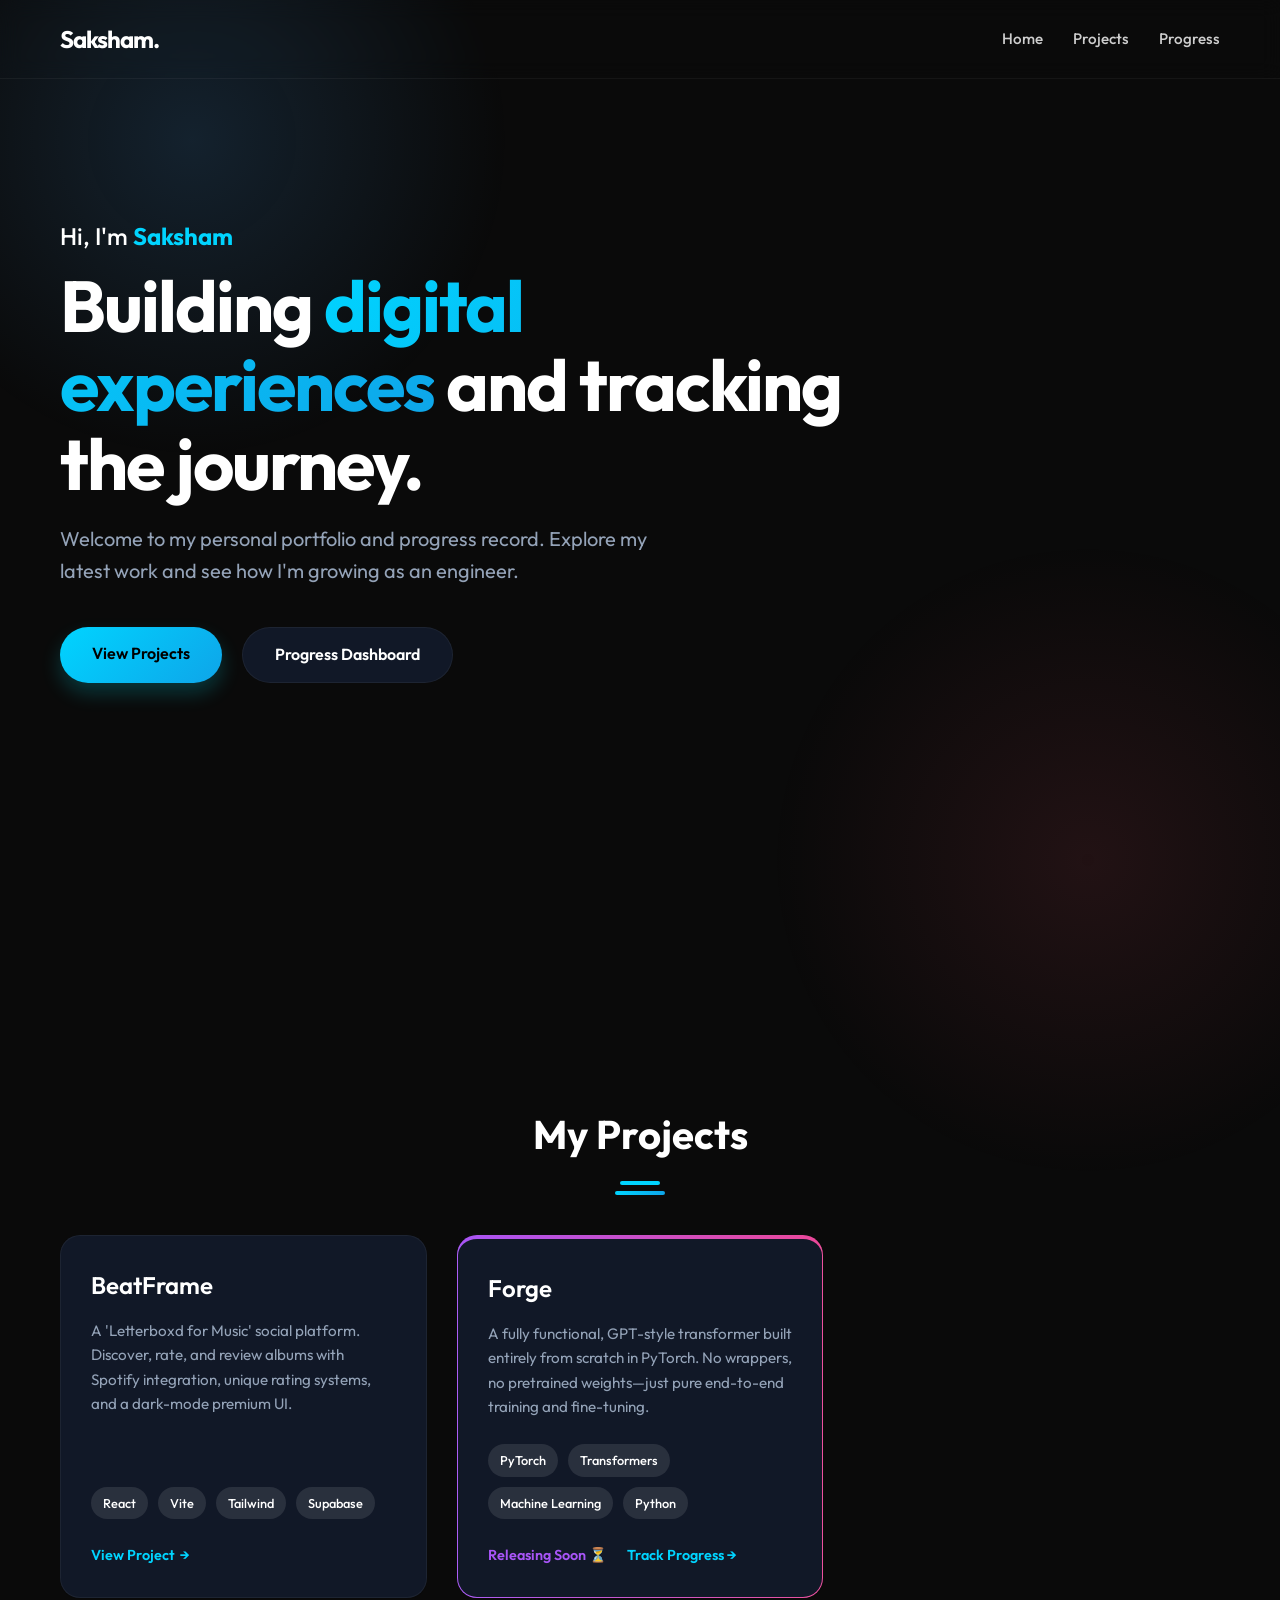
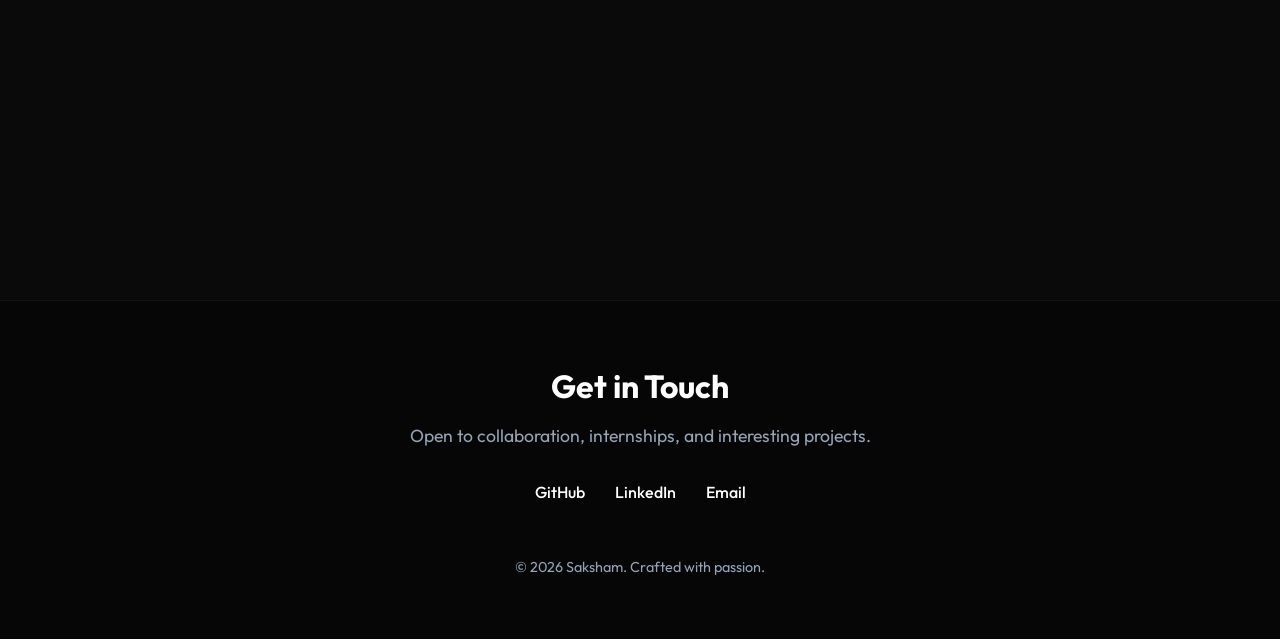
==== index.html @ a123498f "Initial commit: Portfolio with Progress Dashboard" ====
<!DOCTYPE html>
<html lang="en">
<head>
    <meta charset="UTF-8">
    <meta name="viewport" content="width=device-width, initial-scale=1.0">
    <title>My Portfolio & Progress</title>
    <meta name="description" content="Personal portfolio and progress tracking record.">
    <!-- Google Fonts: Outfit -->
    <link rel="preconnect" href="https://fonts.googleapis.com">
    <link rel="preconnect" href="https://fonts.gstatic.com" crossorigin>
    <link href="https://fonts.googleapis.com/css2?family=Outfit:wght@300;400;500;700&display=swap" rel="stylesheet">
    <link rel="stylesheet" href="styles/main.css">
</head>
<body>
    <div class="background-glow"></div>
    <div class="background-glow secondary"></div>

    <header>
        <nav>
            <div class="logo">Saksham.</div>
            <ul class="nav-links">
                <li><a href="#home">Home</a></li>
                <li><a href="#projects">Projects</a></li>
                <li><a href="progress-dashboard.html">Progress</a></li>
            </ul>
        </nav>
    </header>

    <main>
        <section id="home" class="hero">
            <div class="hero-content fade-in">
                <h2 class="greeting">Hi, I'm <span class="highlight" id="user-name">Saksham</span></h2>
                <h1 class="title">Building <span class="gradient-text">digital experiences</span> and tracking the journey.</h1>
                <p class="subtitle">Welcome to my personal portfolio and progress record. Explore my latest work and see how I'm growing as an engineer.</p>
                <div class="cta-buttons">
                    <a href="#projects" class="btn btn-primary">View Projects</a>
                    <a href="progress-dashboard.html" class="btn btn-secondary">Progress Dashboard</a>
                </div>
            </div>
        </section>

        <section id="projects" class="projects-section">
            <h2 class="section-title fade-in">My Projects <span style="display:block; width: 40px; height: 4px; background: var(--accent-1); margin: 15px auto 0; border-radius: 2px;"></span></h2>
            <div class="projects-grid" id="projects-container">
                <!-- Projects will be injected here via JavaScript -->
            </div>
        </section>


    </main>

    <footer style="margin-top: 100px; padding: 60px 20px; border-top: 1px solid var(--glass-border); background: rgba(0,0,0,0.3);">
        <div style="max-width: 1200px; margin: 0 auto; text-align: center;">
            <h2 style="font-size: 2rem; font-weight: 700; margin-bottom: 10px;">Get in Touch</h2>
            <p style="color: var(--text-secondary); margin-bottom: 30px; font-size: 1.1rem;">Open to collaboration, internships, and interesting projects.</p>
            <div style="display: flex; justify-content: center; gap: 30px; flex-wrap: wrap;">
                <a href="https://github.com/sakshamd19" target="_blank" style="color: var(--text-primary); text-decoration: none; font-weight: 500; transition: var(--transition);" onmouseover="this.style.color='var(--accent-1)'" onmouseout="this.style.color='var(--text-primary)'">GitHub</a>
                <a href="#" style="color: var(--text-primary); text-decoration: none; font-weight: 500; transition: var(--transition);" onmouseover="this.style.color='var(--accent-1)'" onmouseout="this.style.color='var(--text-primary)'">LinkedIn</a>
                <a href="#" style="color: var(--text-primary); text-decoration: none; font-weight: 500; transition: var(--transition);" onmouseover="this.style.color='var(--accent-1)'" onmouseout="this.style.color='var(--text-primary)'">Email</a>
            </div>
            <p style="color: var(--text-secondary); margin-top: 50px; font-size: 0.9rem;">&copy; <span id="current-year"></span> Saksham. Crafted with passion.</p>
        </div>
    </footer>

    <script src="scripts/app.js"></script>
</body>
</html>
---- styles/main.css ----
:root {
    --bg-color: #0a0a0a;
    --card-bg: #111827;
    --text-primary: #ffffff;
    --text-secondary: #94a3b8;
    --accent-1: #00d4ff;
    --accent-2: #0ea5e9;
    --accent-3: #a855f7;
    --accent-4: #ec4899;
    --glass-bg: #111827;
    --glass-border: rgba(255, 255, 255, 0.05);
    --font-main: 'Outfit', sans-serif;
    --transition: all 0.3s cubic-bezier(0.25, 0.8, 0.25, 1);
}

* {
    margin: 0;
    padding: 0;
    box-sizing: border-box;
    scroll-behavior: smooth;
}

body {
    background-color: var(--bg-color);
    color: var(--text-primary);
    font-family: var(--font-main);
    line-height: 1.6;
    overflow-x: hidden;
    position: relative;
}

/* Background Glow Effects */
.background-glow {
    position: fixed;
    top: -20%;
    left: -10%;
    width: 50vw;
    height: 50vw;
    background: radial-gradient(circle, rgba(79,172,254,0.15) 0%, rgba(0,0,0,0) 70%);
    border-radius: 50%;
    z-index: -1;
    pointer-events: none;
}

.background-glow.secondary {
    top: 60%;
    left: 60%;
    background: radial-gradient(circle, rgba(245,87,108,0.1) 0%, rgba(0,0,0,0) 70%);
}

/* Typography Utilities */
.gradient-text {
    background: linear-gradient(135deg, var(--accent-1), var(--accent-2));
    -webkit-background-clip: text;
    -webkit-text-fill-color: transparent;
    background-clip: text;
}

.highlight {
    color: var(--accent-1);
    font-weight: 700;
}

/* Navigation */
header {
    position: fixed;
    top: 0;
    width: 100%;
    padding: 20px 0;
    z-index: 100;
    backdrop-filter: blur(10px);
    -webkit-backdrop-filter: blur(10px);
    border-bottom: 1px solid var(--glass-border);
}

nav {
    display: flex;
    justify-content: space-between;
    align-items: center;
    max-width: 1200px;
    margin: 0 auto;
    padding: 0 20px;
}

.logo {
    font-size: 1.5rem;
    font-weight: 700;
    letter-spacing: -1px;
}

.nav-links {
    list-style: none;
    display: flex;
    gap: 30px;
}

.nav-links a {
    color: var(--text-primary);
    text-decoration: none;
    font-size: 0.95rem;
    font-weight: 500;
    transition: var(--transition);
    opacity: 0.8;
}

.nav-links a:hover {
    opacity: 1;
    color: var(--accent-1);
}

/* Main Container */
main {
    max-width: 1200px;
    margin: 0 auto;
    padding: 0 20px;
}

/* Sections */
section {
    min-height: 100vh;
    padding: 120px 0;
    display: flex;
    flex-direction: column;
    justify-content: center;
}

.section-title {
    font-size: 2.5rem;
    margin-bottom: 50px;
    text-align: center;
    font-weight: 700;
    position: relative;
    display: inline-block;
    align-self: center;
}

.section-title::after {
    content: '';
    position: absolute;
    bottom: -10px;
    left: 50%;
    transform: translateX(-50%);
    width: 50px;
    height: 4px;
    background: linear-gradient(90deg, var(--accent-1), var(--accent-2));
    border-radius: 2px;
}

/* Hero Section */
.hero {
    align-items: flex-start;
    justify-content: center;
}

.hero-content {
    max-width: 800px;
}

.greeting {
    font-size: 1.5rem;
    font-weight: 500;
    margin-bottom: 10px;
}

.title {
    font-size: 4.5rem;
    line-height: 1.1;
    font-weight: 700;
    margin-bottom: 20px;
    letter-spacing: -2px;
}

.subtitle {
    font-size: 1.25rem;
    color: var(--text-secondary);
    margin-bottom: 40px;
    max-width: 600px;
}

/* Buttons */
.cta-buttons {
    display: flex;
    gap: 20px;
}

.btn {
    padding: 14px 32px;
    border-radius: 30px;
    font-weight: 600;
    text-decoration: none;
    font-size: 1rem;
    transition: var(--transition);
    cursor: pointer;
    border: none;
}

.btn-primary {
    background: linear-gradient(135deg, var(--accent-1), var(--accent-2));
    color: #000;
    box-shadow: 0 10px 20px rgba(0, 242, 254, 0.2);
}

.btn-primary:hover {
    transform: translateY(-3px);
    box-shadow: 0 15px 25px rgba(0, 242, 254, 0.3);
}

.btn-secondary {
    background: var(--glass-bg);
    color: var(--text-primary);
    border: 1px solid var(--glass-border);
    backdrop-filter: blur(10px);
}

.btn-secondary:hover {
    background: rgba(255, 255, 255, 0.1);
    transform: translateY(-3px);
}

/* Projects Grid */
.projects-grid {
    display: grid;
    grid-template-columns: repeat(auto-fill, minmax(320px, 1fr));
    gap: 30px;
}

/* Project Card */
.project-card {
    background: var(--glass-bg);
    border: 1px solid var(--glass-border);
    border-radius: 20px;
    padding: 30px;
    transition: var(--transition);
    position: relative;
    overflow: hidden;
    backdrop-filter: blur(10px);
    display: flex;
    flex-direction: column;
    height: 100%;
}

.project-card::before {
    content: '';
    position: absolute;
    top: 0;
    left: 0;
    width: 100%;
    height: 4px;
    background: linear-gradient(90deg, var(--accent-1), var(--accent-2));
    transform: scaleX(0);
    transform-origin: left;
    transition: transform 0.4s ease;
}

.project-card:hover {
    transform: translateY(-10px);
    background: rgba(255, 255, 255, 0.05);
    border-color: rgba(255, 255, 255, 0.2);
}

.project-card:hover::before {
    transform: scaleX(1);
}

.project-icon {
    font-size: 2.5rem;
    margin-bottom: 20px;
}

.project-title {
    font-size: 1.5rem;
    margin-bottom: 15px;
    font-weight: 600;
}

.project-desc {
    color: var(--text-secondary);
    font-size: 0.95rem;
    margin-bottom: 25px;
    flex-grow: 1;
}

.project-tech {
    display: flex;
    flex-wrap: wrap;
    gap: 10px;
    margin-bottom: 25px;
}

.tech-tag {
    background: rgba(255, 255, 255, 0.1);
    padding: 6px 12px;
    border-radius: 20px;
    font-size: 0.8rem;
    font-weight: 500;
}

.project-links a {
    color: var(--accent-1);
    text-decoration: none;
    font-size: 0.9rem;
    font-weight: 600;
    display: inline-flex;
    align-items: center;
    gap: 5px;
    transition: var(--transition);
}

.project-links a:hover {
    color: var(--accent-2);
}

/* Timeline (Progress) */
.timeline {
    position: relative;
    max-width: 800px;
    margin: 0 auto;
}

.timeline::after {
    content: '';
    position: absolute;
    width: 2px;
    background: var(--glass-border);
    top: 0;
    bottom: 0;
    left: 50%;
    margin-left: -1px;
}

.timeline-item {
    padding: 10px 40px;
    position: relative;
    background-color: inherit;
    width: 50%;
}

.timeline-item.left {
    left: 0;
}

.timeline-item.right {
    left: 50%;
}

.timeline-item::after {
    content: '';
    position: absolute;
    width: 20px;
    height: 20px;
    right: -10px;
    background-color: var(--bg-color);
    border: 4px solid var(--accent-1);
    top: 20px;
    border-radius: 50%;
    z-index: 1;
    transition: var(--transition);
}

.timeline-item.right::after {
    left: -10px;
}

.timeline-item:hover::after {
    background-color: var(--accent-1);
    box-shadow: 0 0 15px var(--accent-1);
}

.timeline-content {
    padding: 30px;
    background: var(--glass-bg);
    border: 1px solid var(--glass-border);
    border-radius: 20px;
    backdrop-filter: blur(10px);
    transition: var(--transition);
}

.timeline-content:hover {
    transform: translateY(-5px);
    border-color: rgba(255, 255, 255, 0.2);
}

.timeline-date {
    display: inline-block;
    padding: 6px 14px;
    background: rgba(0, 242, 254, 0.1);
    color: var(--accent-1);
    border-radius: 20px;
    font-size: 0.85rem;
    font-weight: 600;
    margin-bottom: 15px;
}

.timeline-title {
    font-size: 1.3rem;
    margin-bottom: 10px;
    font-weight: 600;
}

.timeline-desc {
    color: var(--text-secondary);
    font-size: 0.95rem;
}

/* Animations */
.fade-in {
    opacity: 0;
    transform: translateY(30px);
    transition: opacity 0.8s ease-out, transform 0.8s ease-out;
}

.fade-in.appear {
    opacity: 1;
    transform: translateY(0);
}

/* Footer */
footer {
    text-align: center;
    padding: 40px 0;
    border-top: 1px solid var(--glass-border);
    margin-top: 50px;
}

.footer-content p {
    color: var(--text-secondary);
    font-size: 0.9rem;
}

/* Responsive */
@media screen and (max-width: 900px) {
    .title {
        font-size: 3.5rem;
    }
    
    .timeline::after {
        left: 31px;
    }
    
    .timeline-item {
        width: 100%;
        padding-left: 70px;
        padding-right: 25px;
    }
    
    .timeline-item.right {
        left: 0%;
    }
    
    .timeline-item.left::after, .timeline-item.right::after {
        left: 21px;
    }
}

@media screen and (max-width: 600px) {
    .title {
        font-size: 2.5rem;
    }
    
    .nav-links {
        display: none;
    }
    
    .cta-buttons {
        flex-direction: column;
    }
    
    .timeline-item {
        padding-left: 60px;
        padding-right: 15px;
    }
}

/* Contribution Graph */
.contribution-section {
    margin-top: 50px;
    margin-bottom: 80px;
    background: var(--glass-bg);
    border: 1px solid var(--glass-border);
    border-radius: 20px;
    padding: 40px;
    backdrop-filter: blur(10px);
    width: fit-content;
    max-width: 100%;
}

/* Sidebar Timeline Overrides */
.sidebar-timeline .timeline::after {
    left: 31px;
}
.sidebar-timeline .timeline-item {
    width: 100%;
    padding-left: 60px;
    padding-right: 0px;
}
.sidebar-timeline .timeline-item.right {
    left: 0%;
}
.sidebar-timeline .timeline-item.left::after, 
.sidebar-timeline .timeline-item.right::after {
    left: 21px;
}
.sidebar-timeline .timeline-content {
    padding: 20px;
}

.contribution-graph-wrapper {
    display: flex;
    justify-content: flex-start;
    overflow-x: auto;
    padding-bottom: 20px;
}

.contribution-graph {
    display: grid;
    grid-template-rows: repeat(7, 12px);
    grid-auto-flow: column;
    gap: 4px;
}

.contribution-cell {
    width: 12px;
    height: 12px;
    border-radius: 2px;
    background-color: rgba(255, 255, 255, 0.05); /* empty state */
    border: 1px solid rgba(255, 255, 255, 0.05);
    transition: transform 0.2s;
    cursor: pointer;
}

.contribution-cell:hover {
    transform: scale(1.5);
    border-color: var(--text-primary);
    z-index: 10;
}

/* GitHub Green Colors */
.contribution-cell.level-1 { background-color: #0e4429; border-color: #0e4429; }
.contribution-cell.level-2 { background-color: #006d32; border-color: #006d32; }
.contribution-cell.level-3 { background-color: #26a641; border-color: #26a641; }
.contribution-cell.level-4 { background-color: #39d353; border-color: #39d353; }

.contribution-footer {
    display: flex;
    justify-content: flex-end;
    align-items: center;
    margin-top: 15px;
    font-size: 0.85rem;
    color: var(--text-secondary);
}

.contribution-legend {
    display: flex;
    align-items: center;
    gap: 5px;
}

.legend-cell {
    width: 12px;
    height: 12px;
    border-radius: 2px;
    display: inline-block;
}

.legend-cell.empty { background-color: rgba(255, 255, 255, 0.05); border: 1px solid rgba(255, 255, 255, 0.05); }
.legend-cell.level-1 { background-color: #0e4429; }
.legend-cell.level-2 { background-color: #006d32; }
.legend-cell.level-3 { background-color: #26a641; }
.legend-cell.level-4 { background-color: #39d353; }

.graph-days {
    display: grid;
    grid-template-rows: repeat(7, 12px);
    gap: 4px;
    font-size: 0.7rem;
    color: var(--text-secondary);
    text-align: right;
    padding-right: 5px;
}
.graph-days span {
    line-height: 12px;
}

/* Modal CSS */
.modal {
    display: none;
    position: fixed;
    top: 0; left: 0; width: 100%; height: 100%;
    background: rgba(0, 0, 0, 0.7);
    z-index: 1000;
    justify-content: center;
    align-items: center;
    backdrop-filter: blur(5px);
}

.modal.active {
    display: flex;
}

.form-group input:focus, .form-group textarea:focus {
    outline: none;
    border-color: var(--accent-1);
}

.close-btn:hover {
    color: var(--text-primary) !important;
}


/* --- Tab Navigation UI --- */
.tabs-nav {
    display: flex;
    justify-content: center;
    gap: 15px;
    margin-bottom: 40px;
    flex-wrap: wrap;
}

.tab-btn {
    background: var(--card-bg);
    border: 1px solid var(--glass-border);
    color: var(--text-secondary);
    padding: 12px 28px;
    border-radius: 30px;
    cursor: pointer;
    font-size: 1rem;
    font-weight: 600;
    transition: var(--transition);
}

.tab-btn:hover {
    color: var(--text-primary);
    border-color: rgba(255, 255, 255, 0.2);
    transform: translateY(-2px);
}

.tab-btn.active {
    background: linear-gradient(135deg, rgba(0, 212, 255, 0.15), rgba(14, 165, 233, 0.15));
    color: var(--accent-1);
    border-color: var(--accent-1);
    box-shadow: 0 4px 15px rgba(0, 212, 255, 0.1);
}

.tab-content {
    display: none;
}

.tab-content.active {
    display: block;
}

/* Featured Project Card */
.project-card.featured {
    border-top: 4px solid transparent;
    background-image: linear-gradient(var(--card-bg), var(--card-bg)), linear-gradient(90deg, var(--accent-3), var(--accent-4));
    background-origin: border-box;
    background-clip: padding-box, border-box;
    border-top-left-radius: 20px;
    border-top-right-radius: 20px;
}

.project-card.featured::before {
    display: none; /* override default hover line for featured */
}
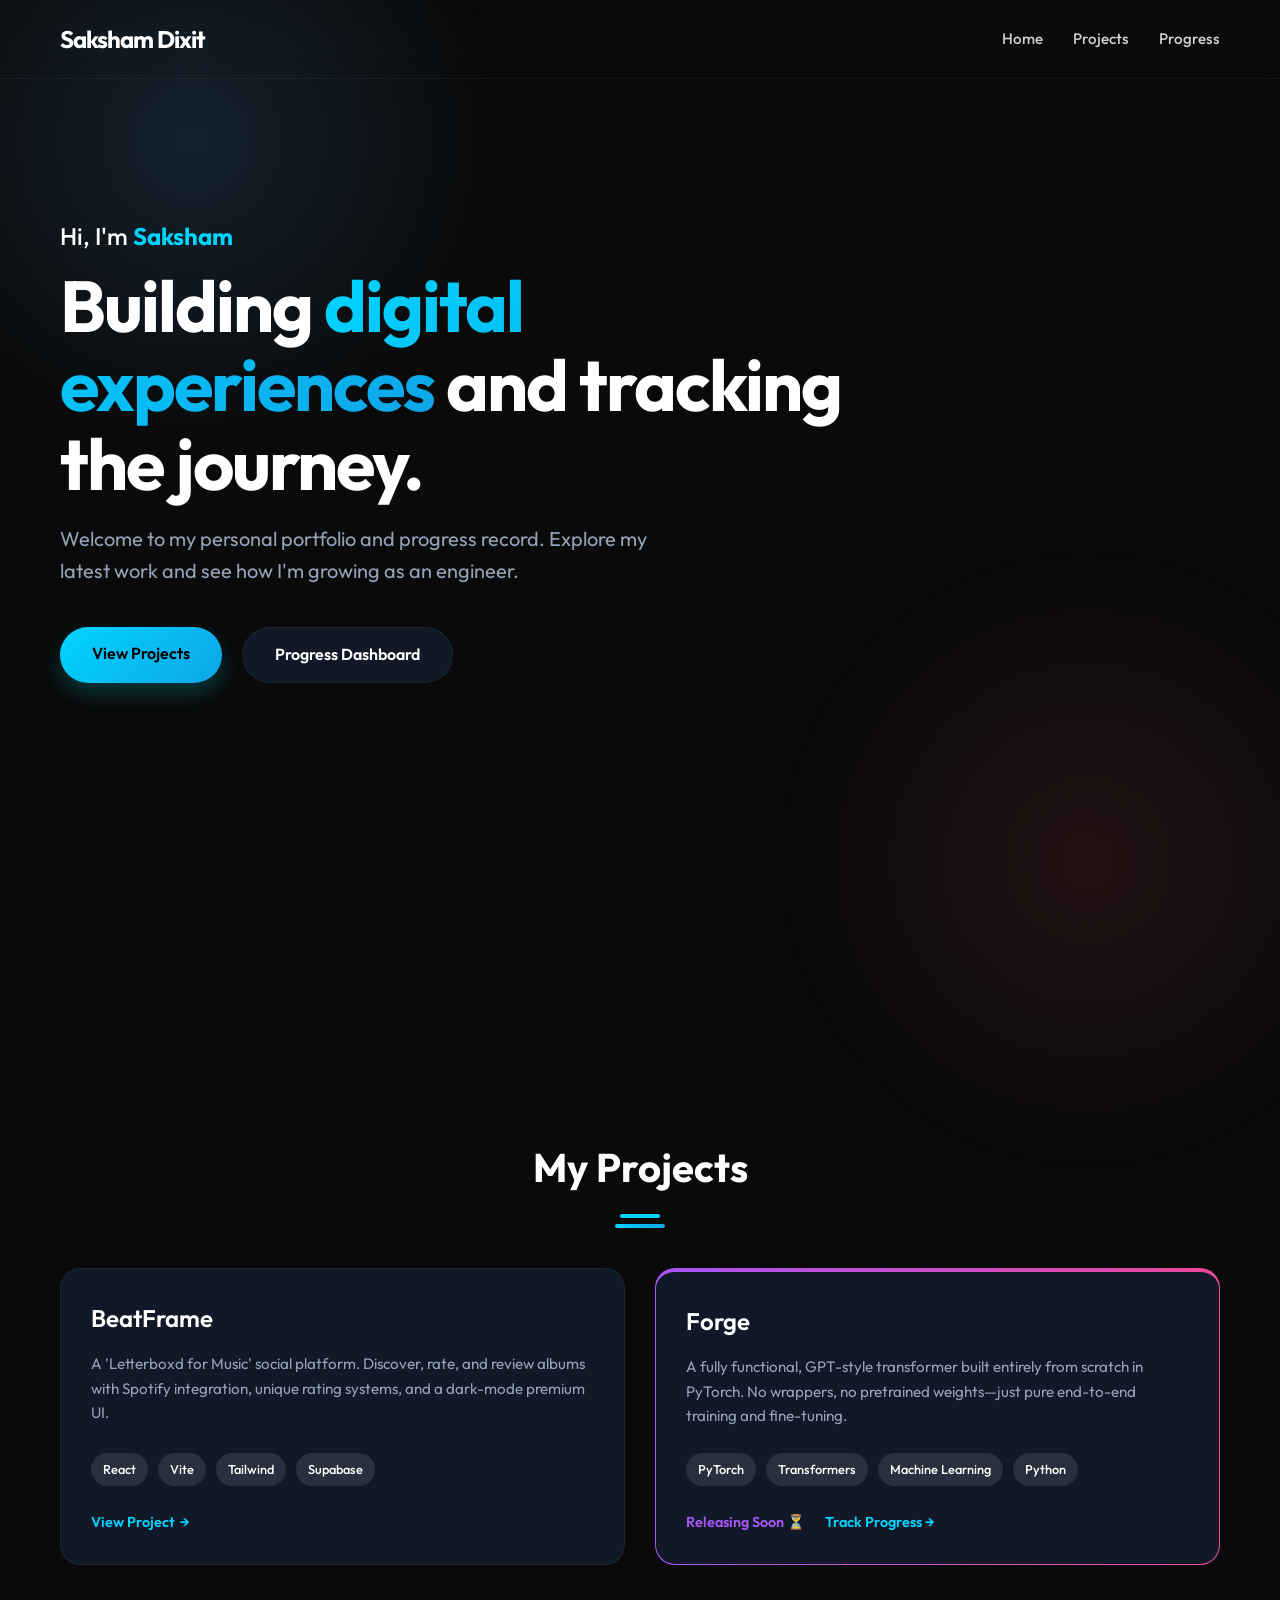
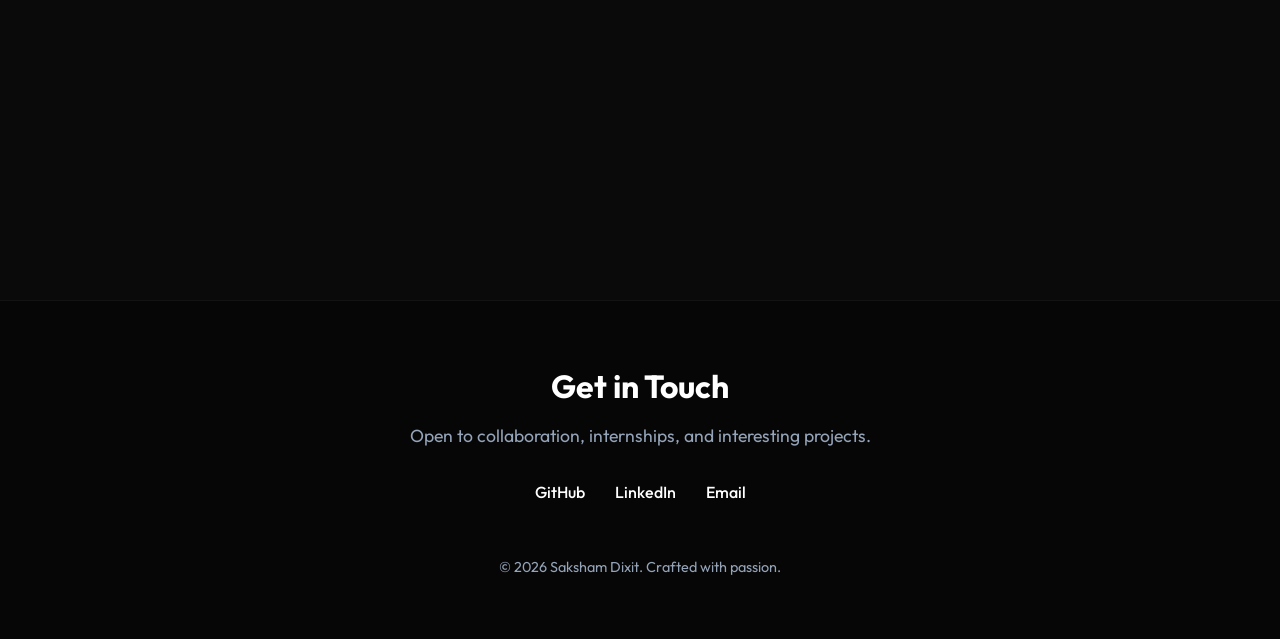
==== commit ae98d9bf: "Update branding to full name 'Saksham Dixit'" ====
--- a/index.html
+++ b/index.html
@@ -17,7 +17,7 @@
 
     <header>
         <nav>
-            <div class="logo">Saksham.</div>
+            <div class="logo">Saksham Dixit</div>
             <ul class="nav-links">
                 <li><a href="#home">Home</a></li>
                 <li><a href="#projects">Projects</a></li>
@@ -55,10 +55,10 @@
             <p style="color: var(--text-secondary); margin-bottom: 30px; font-size: 1.1rem;">Open to collaboration, internships, and interesting projects.</p>
             <div style="display: flex; justify-content: center; gap: 30px; flex-wrap: wrap;">
                 <a href="https://github.com/sakshamd19" target="_blank" style="color: var(--text-primary); text-decoration: none; font-weight: 500; transition: var(--transition);" onmouseover="this.style.color='var(--accent-1)'" onmouseout="this.style.color='var(--text-primary)'">GitHub</a>
-                <a href="#" style="color: var(--text-primary); text-decoration: none; font-weight: 500; transition: var(--transition);" onmouseover="this.style.color='var(--accent-1)'" onmouseout="this.style.color='var(--text-primary)'">LinkedIn</a>
-                <a href="#" style="color: var(--text-primary); text-decoration: none; font-weight: 500; transition: var(--transition);" onmouseover="this.style.color='var(--accent-1)'" onmouseout="this.style.color='var(--text-primary)'">Email</a>
+                <a href="https://www.linkedin.com/in/saksham-dixit-6b05b6356" target="_blank" style="color: var(--text-primary); text-decoration: none; font-weight: 500; transition: var(--transition);" onmouseover="this.style.color='var(--accent-1)'" onmouseout="this.style.color='var(--text-primary)'">LinkedIn</a>
+                <a href="mailto:sakshamdixit0319@gmail.com" style="color: var(--text-primary); text-decoration: none; font-weight: 500; transition: var(--transition);" onmouseover="this.style.color='var(--accent-1)'" onmouseout="this.style.color='var(--text-primary)'">Email</a>
             </div>
-            <p style="color: var(--text-secondary); margin-top: 50px; font-size: 0.9rem;">&copy; <span id="current-year"></span> Saksham. Crafted with passion.</p>
+            <p style="color: var(--text-secondary); margin-top: 50px; font-size: 0.9rem;">&copy; <span id="current-year"></span> Saksham Dixit. Crafted with passion.</p>
         </div>
     </footer>
 
--- a/styles/main.css
+++ b/styles/main.css
@@ -220,7 +220,7 @@
 /* Projects Grid */
 .projects-grid {
     display: grid;
-    grid-template-columns: repeat(auto-fill, minmax(320px, 1fr));
+    grid-template-columns: repeat(auto-fit, minmax(280px, 1fr));
     gap: 30px;
 }
 
@@ -454,20 +454,52 @@
 
 @media screen and (max-width: 600px) {
     .title {
-        font-size: 2.5rem;
-    }
-    
+        font-size: 2.2rem;
+    }
+    
+    header {
+        padding: 15px 0;
+    }
+
+    nav {
+        flex-direction: column;
+        gap: 10px;
+    }
+
     .nav-links {
-        display: none;
+        gap: 15px;
+        flex-wrap: wrap;
+        justify-content: center;
     }
     
     .cta-buttons {
         flex-direction: column;
+        width: 100%;
+        gap: 15px;
+    }
+
+    .cta-buttons .btn {
+        width: 100%;
+        text-align: center;
     }
     
     .timeline-item {
         padding-left: 60px;
         padding-right: 15px;
+    }
+
+    .dashboard-panel {
+        padding: 20px !important;
+    }
+
+    .projects-grid {
+        grid-template-columns: 1fr !important;
+    }
+    
+    .semester-table {
+        display: block;
+        overflow-x: auto;
+        white-space: nowrap;
     }
 }
 
@@ -478,10 +510,11 @@
     background: var(--glass-bg);
     border: 1px solid var(--glass-border);
     border-radius: 20px;
-    padding: 40px;
+    padding: 30px;
     backdrop-filter: blur(10px);
     width: fit-content;
     max-width: 100%;
+    overflow-x: auto;
 }
 
 /* Sidebar Timeline Overrides */
